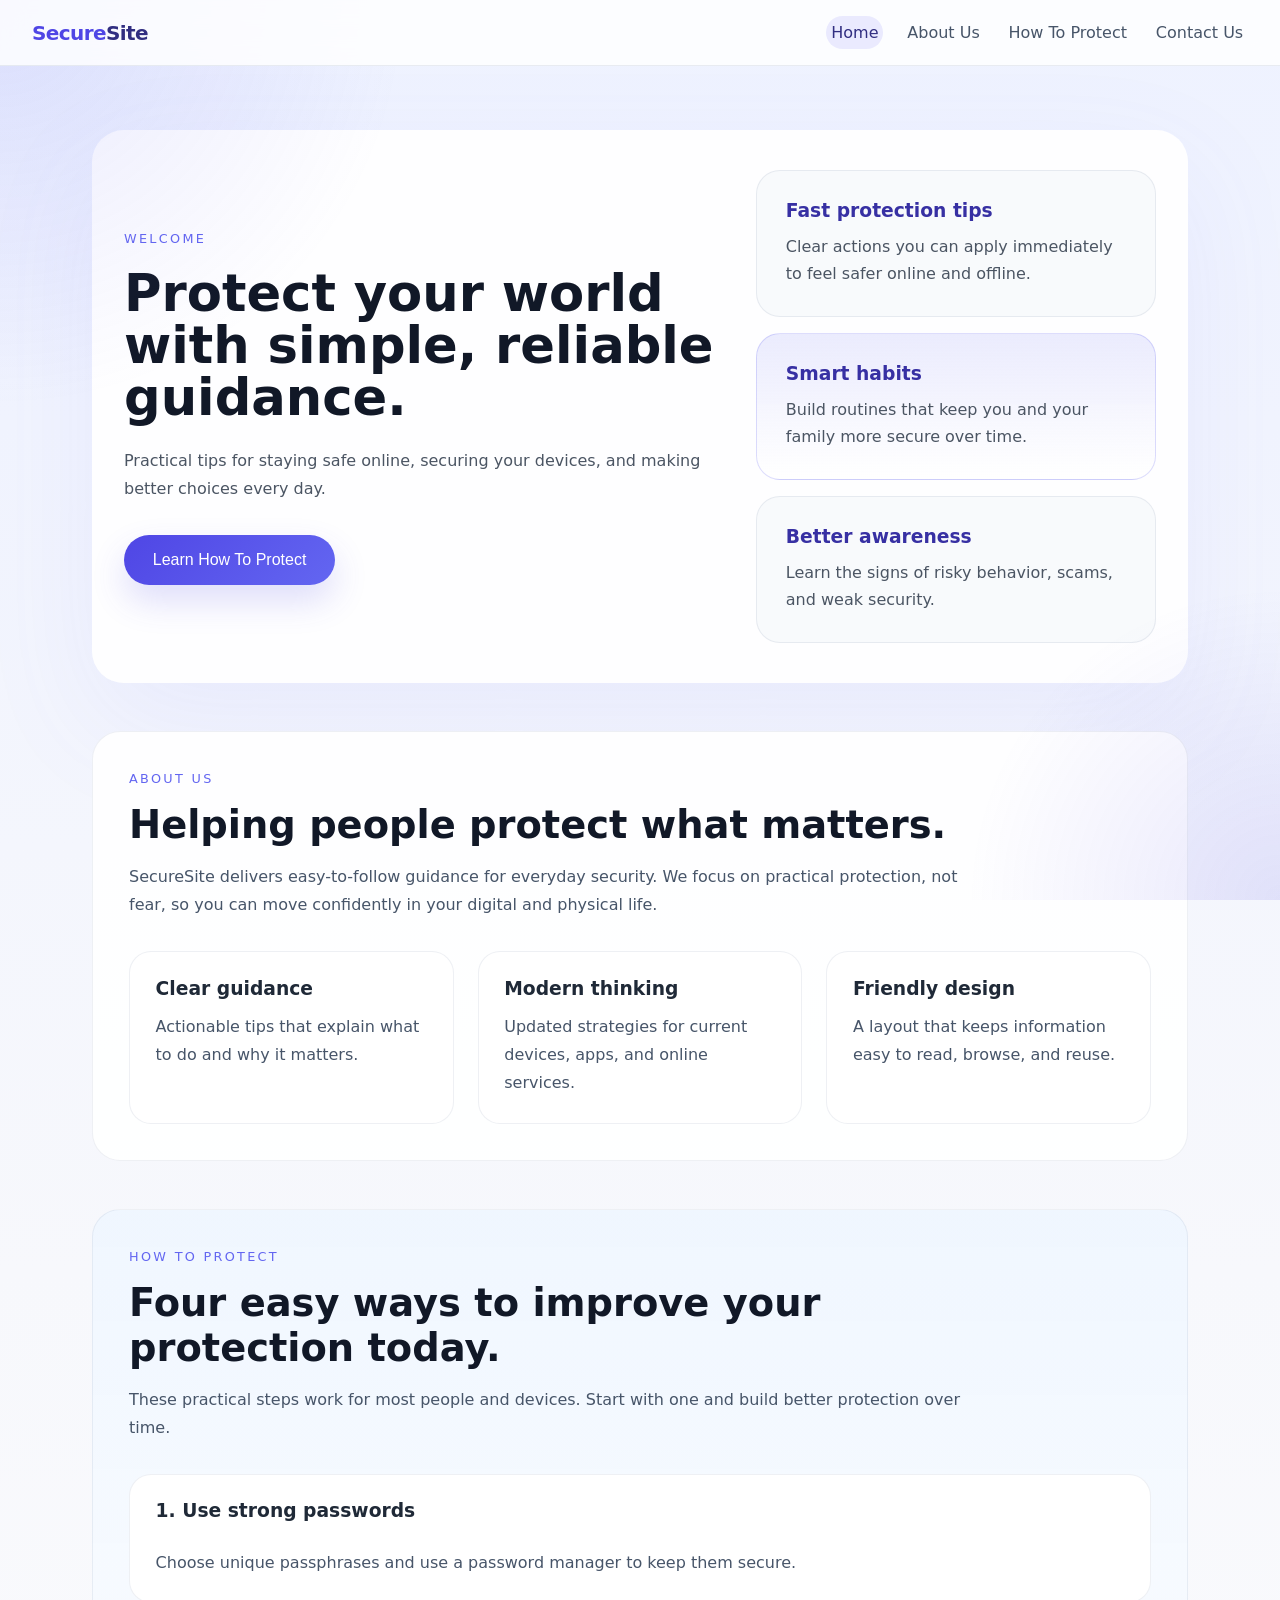
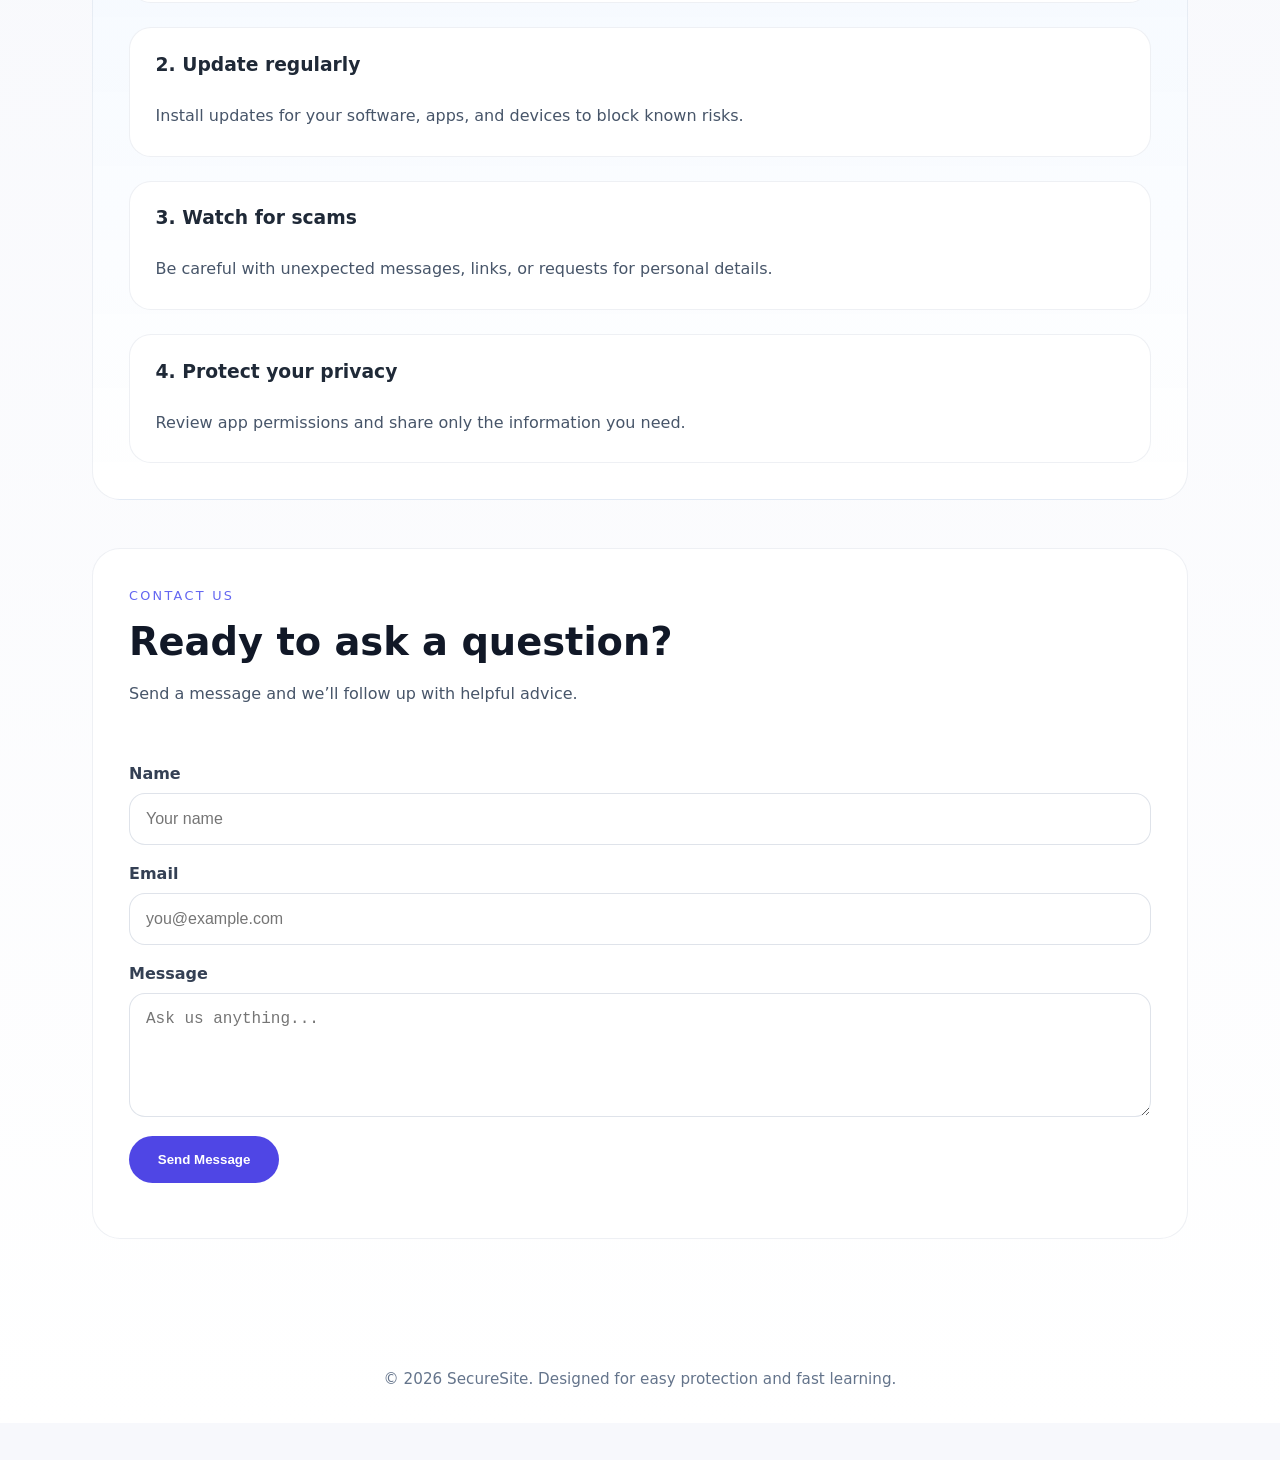
==== index.html @ 19551841 "Rename homePage.html to index.html" ====
<!DOCTYPE html>
<html lang="en">
<head>
  <meta charset="UTF-8">
  <meta name="viewport" content="width=device-width, initial-scale=1.0">
  <title>SecureSite - Home</title>
  <link rel="stylesheet" href="style.css">
  <script src="script.js"></script>
</head>
<body>
  <header class="site-header">
    <div class="brand">
      <a href="#home"><span>Secure</span>Site</a>
    </div>
    <nav class="site-nav">
      <a class="nav-link active" href="#home">Home</a>
      <a class="nav-link" href="#about">About Us</a>
      <a class="nav-link" href="#protect">How To Protect</a>
      <a class="nav-link" href="#contact">Contact Us</a>
    </nav>
  </header>

  <main>
    <section id="home" class="hero">
      <div class="hero-copy">
        <p class="eyebrow">Welcome</p>
        <h1>Protect your world with simple, reliable guidance.</h1>
        <p>Practical tips for staying safe online, securing your devices, and making better choices every day.</p>
        <button class="hero-button">Learn How To Protect</button>
      </div>
      <div class="hero-visual">
        <div class="hero-card">
          <h3>Fast protection tips</h3>
          <p>Clear actions you can apply immediately to feel safer online and offline.</p>
        </div>
        <div class="hero-card highlight">
          <h3>Smart habits</h3>
          <p>Build routines that keep you and your family more secure over time.</p>
        </div>
        <div class="hero-card">
          <h3>Better awareness</h3>
          <p>Learn the signs of risky behavior, scams, and weak security.</p>
        </div>
      </div>
    </section>

    <section id="about" class="content-block">
      <div class="section-intro">
        <span class="section-label">About Us</span>
        <h2>Helping people protect what matters.</h2>
        <p>SecureSite delivers easy-to-follow guidance for everyday security. We focus on practical protection, not fear, so you can move confidently in your digital and physical life.</p>
      </div>
      <div class="feature-grid">
        <article class="feature-card">
          <h3>Clear guidance</h3>
          <p>Actionable tips that explain what to do and why it matters.</p>
        </article>
        <article class="feature-card">
          <h3>Modern thinking</h3>
          <p>Updated strategies for current devices, apps, and online services.</p>
        </article>
        <article class="feature-card">
          <h3>Friendly design</h3>
          <p>A layout that keeps information easy to read, browse, and reuse.</p>
        </article>
      </div>
    </section>

    <section id="protect" class="content-block alt">
      <div class="section-intro">
        <span class="section-label">How To Protect</span>
        <h2>Four easy ways to improve your protection today.</h2>
        <p>These practical steps work for most people and devices. Start with one and build better protection over time.</p>
      </div>
      <div class="steps-grid">
        <article class="step-card">
          <h3>1. Use strong passwords</h3>
          <p>Choose unique passphrases and use a password manager to keep them secure.</p>
        </article>
        <article class="step-card">
          <h3>2. Update regularly</h3>
          <p>Install updates for your software, apps, and devices to block known risks.</p>
        </article>
        <article class="step-card">
          <h3>3. Watch for scams</h3>
          <p>Be careful with unexpected messages, links, or requests for personal details.</p>
        </article>
        <article class="step-card">
          <h3>4. Protect your privacy</h3>
          <p>Review app permissions and share only the information you need.</p>
        </article>
      </div>
    </section>

    <section id="contact" class="content-block contact-section">
      <div class="section-intro">
        <span class="section-label">Contact Us</span>
        <h2>Ready to ask a question?</h2>
        <p>Send a message and we’ll follow up with helpful advice.</p>
      </div>
      <form id="contact-form">
        <div class="form-row">
          <label for="name">Name</label>
          <input type="text" id="name" name="name" placeholder="Your name" required>
        </div>
        <div class="form-row">
          <label for="email">Email</label>
          <input type="email" id="email" name="email" placeholder="you@example.com" required>
        </div>
        <div class="form-row">
          <label for="message">Message</label>
          <textarea id="message" name="message" rows="5" placeholder="Ask us anything..." required></textarea>
        </div>
        <button type="submit" class="submit-button">Send Message</button>
        <p class="form-message"></p>
      </form>
    </section>
  </main>

  <footer class="site-footer">
    <p>&copy; 2026 SecureSite. Designed for easy protection and fast learning.</p>
  </footer>
</body>
</html>
---- style.css ----
:root {
  color-scheme: light;
  font-family: Inter, system-ui, -apple-system, BlinkMacSystemFont, 'Segoe UI', sans-serif;
  color: #1f2937;
  background: #f7f8fc;
}

* {
  box-sizing: border-box;
}

html {
  scroll-behavior: smooth;
}

body {
  margin: 0;
  min-height: 100%;
  background: linear-gradient(180deg, #eef2ff 0%, #f7f8fc 42%, #ffffff 100%);
}

body::before {
  content: '';
  position: fixed;
  inset: 0;
  background-image: radial-gradient(circle at top left, rgba(99, 102, 241, 0.14), transparent 26%),
    radial-gradient(circle at bottom right, rgba(79, 70, 229, 0.12), transparent 20%);
  pointer-events: none;
}

.site-header {
  position: sticky;
  top: 0;
  z-index: 10;
  display: flex;
  justify-content: space-between;
  align-items: center;
  padding: 1rem 2rem;
  backdrop-filter: blur(12px);
  background: rgba(255, 255, 255, 0.82);
  border-bottom: 1px solid rgba(148, 163, 184, 0.2);
}

.brand a {
  font-weight: 800;
  letter-spacing: -0.03em;
  text-decoration: none;
  color: #312e81;
  font-size: 1.25rem;
}

.brand span {
  color: #4f46e5;
}

.site-nav {
  display: flex;
  gap: 1.2rem;
  flex-wrap: wrap;
}

.site-nav a {
  color: #475569;
  text-decoration: none;
  font-weight: 500;
  padding: 0.45rem 0.3rem;
  border-radius: 999px;
  transition: background 0.2s ease, color 0.2s ease;
}

.site-nav a:hover,
.site-nav a.active {
  color: #312e81;
  background: rgba(99, 102, 241, 0.12);
}

main {
  padding: 1.5rem 2rem 3rem;
  max-width: 1160px;
  margin: 0 auto;
}

.hero {
  display: grid;
  grid-template-columns: minmax(0, 1.2fr) minmax(320px, 0.8fr);
  gap: 2rem;
  align-items: center;
  margin-top: 2.5rem;
  padding: 2.5rem 2rem;
  background: rgba(255, 255, 255, 0.95);
  border-radius: 32px;
  box-shadow: 0 40px 120px rgba(99, 102, 241, 0.08);
}

.hero-copy .eyebrow {
  margin: 0 0 1rem;
  display: inline-block;
  letter-spacing: 0.18em;
  font-size: 0.8rem;
  text-transform: uppercase;
  color: #6366f1;
}

.hero-copy h1 {
  margin: 0;
  font-size: clamp(2.25rem, 4vw, 3.75rem);
  line-height: 1.02;
  color: #111827;
}

.hero-copy p {
  margin: 1.5rem 0 2rem;
  max-width: 38rem;
  line-height: 1.75;
  color: #4b5563;
}

.hero-button {
  border: none;
  border-radius: 999px;
  padding: 1rem 1.8rem;
  font-size: 1rem;
  background: linear-gradient(135deg, #4f46e5, #6366f1);
  color: #ffffff;
  cursor: pointer;
  box-shadow: 0 16px 34px rgba(79, 70, 229, 0.18);
  transition: transform 0.2s ease, box-shadow 0.2s ease;
}

.hero-button:hover {
  transform: translateY(-1px);
  box-shadow: 0 20px 40px rgba(79, 70, 229, 0.22);
}

.hero-visual {
  display: grid;
  gap: 1rem;
}

.hero-card {
  padding: 1.8rem;
  border-radius: 24px;
  background: #f8fafc;
  border: 1px solid rgba(148, 163, 184, 0.18);
}

.hero-card.highlight {
  background: linear-gradient(180deg, rgba(99, 102, 241, 0.12), rgba(255, 255, 255, 0.9));
  border-color: rgba(99, 102, 241, 0.22);
}

.hero-card h3 {
  margin-top: 0;
  margin-bottom: 0.75rem;
  color: #3730a3;
}

.hero-card p {
  margin: 0;
  color: #4b5563;
  line-height: 1.7;
}

.content-block {
  margin-top: 3rem;
  padding: 2.25rem;
  background: rgba(255, 255, 255, 0.9);
  border-radius: 28px;
  border: 1px solid rgba(148, 163, 184, 0.16);
}

.content-block.alt {
  background: linear-gradient(180deg, rgba(239, 246, 255, 0.95), rgba(255, 255, 255, 0.9));
}

.section-intro {
  max-width: 52rem;
}

.section-label {
  display: inline-block;
  margin-bottom: 1rem;
  text-transform: uppercase;
  letter-spacing: 0.18em;
  color: #6366f1;
  font-size: 0.8rem;
}

.content-block h2 {
  margin: 0 0 1rem;
  font-size: clamp(1.9rem, 3vw, 2.6rem);
  color: #111827;
}

.content-block p {
  margin: 0;
  color: #475569;
  line-height: 1.75;
}

.feature-grid,
.steps-grid {
  display: grid;
  gap: 1.5rem;
  margin-top: 2rem;
}

.feature-grid {
  grid-template-columns: repeat(3, minmax(0, 1fr));
}

.feature-card,
.step-card {
  padding: 1.6rem;
  border-radius: 22px;
  background: #ffffff;
  border: 1px solid rgba(148, 163, 184, 0.16);
}

.feature-card h3,
.step-card h3 {
  margin-top: 0;
  margin-bottom: 0.9rem;
  color: #1f2937;
}

.step-card {
  display: flex;
  flex-direction: column;
  gap: 0.8rem;
}

.contact-section {
  display: grid;
  gap: 2rem;
}

#contact-form {
  display: grid;
  gap: 1.2rem;
  margin-top: 1.5rem;
}

.form-row {
  display: grid;
  gap: 0.6rem;
}

label {
  font-weight: 600;
  color: #344054;
}

input,
textarea {
  width: 100%;
  border-radius: 16px;
  border: 1px solid rgba(148, 163, 184, 0.3);
  padding: 1rem 1rem;
  font-size: 1rem;
  color: #0f172a;
  background: #ffffff;
  outline: none;
  transition: border-color 0.2s ease, box-shadow 0.2s ease;
}

input:focus,
textarea:focus {
  border-color: rgba(99, 102, 241, 0.65);
  box-shadow: 0 0 0 4px rgba(99, 102, 241, 0.12);
}

.submit-button {
  justify-self: start;
  border: none;
  border-radius: 999px;
  padding: 1rem 1.8rem;
  background: #4f46e5;
  color: #fff;
  font-weight: 600;
  cursor: pointer;
  transition: transform 0.2s ease, filter 0.2s ease;
}

.submit-button:hover {
  filter: brightness(1.08);
  transform: translateY(-1px);
}

.form-message {
  margin: 0;
  color: #14532d;
  font-weight: 600;
  opacity: 0;
  transition: opacity 0.3s ease;
}

.form-message.visible {
  opacity: 1;
}

.site-footer {
  margin: 3rem auto 2rem;
  padding: 1.25rem 2rem;
  text-align: center;
  color: #64748b;
  font-size: 0.95rem;
}

@media (max-width: 900px) {
  .hero {
    grid-template-columns: 1fr;
  }

  .feature-grid {
    grid-template-columns: 1fr 1fr;
  }
}

@media (max-width: 680px) {
  .site-header {
    flex-direction: column;
    align-items: flex-start;
    gap: 1rem;
  }

  .site-nav {
    width: 100%;
    justify-content: space-between;
    flex-wrap: wrap;
  }

  main {
    padding: 1rem;
  }

  .feature-grid,
  .steps-grid {
    grid-template-columns: 1fr;
  }
}
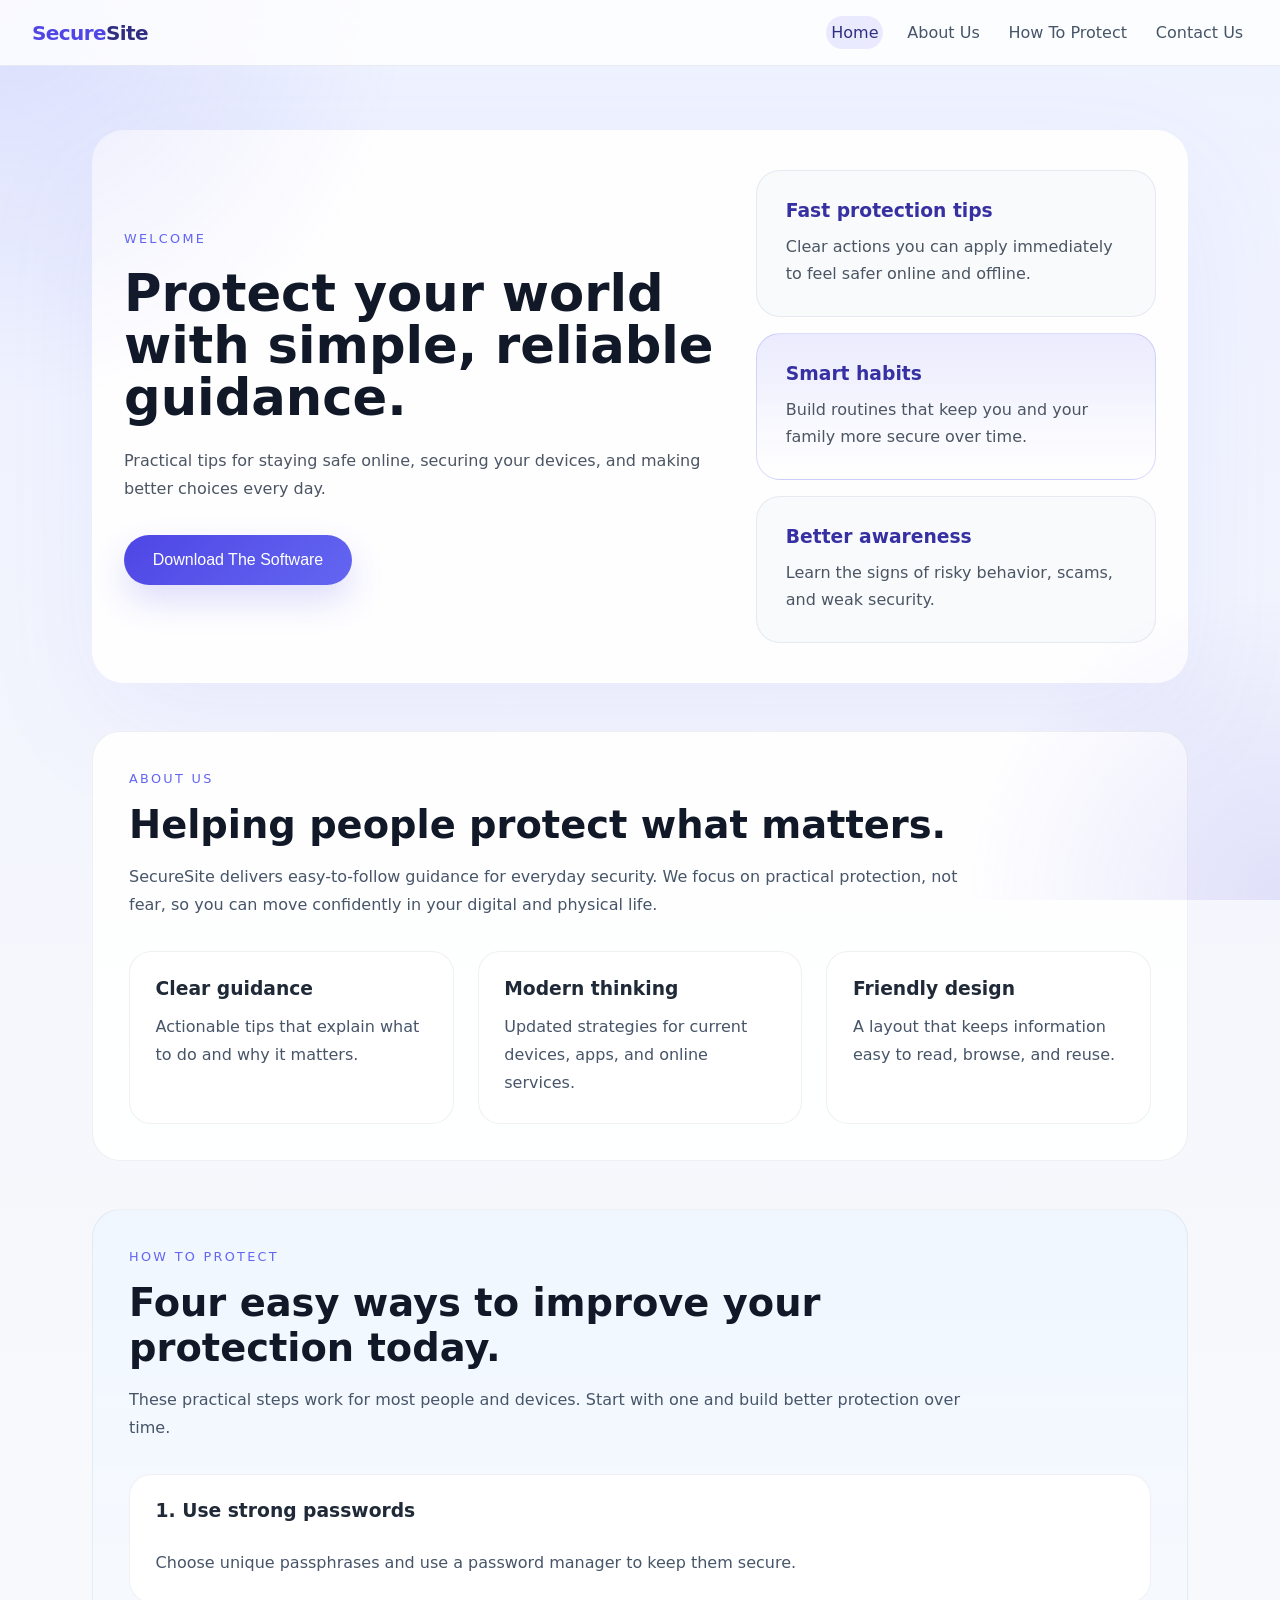
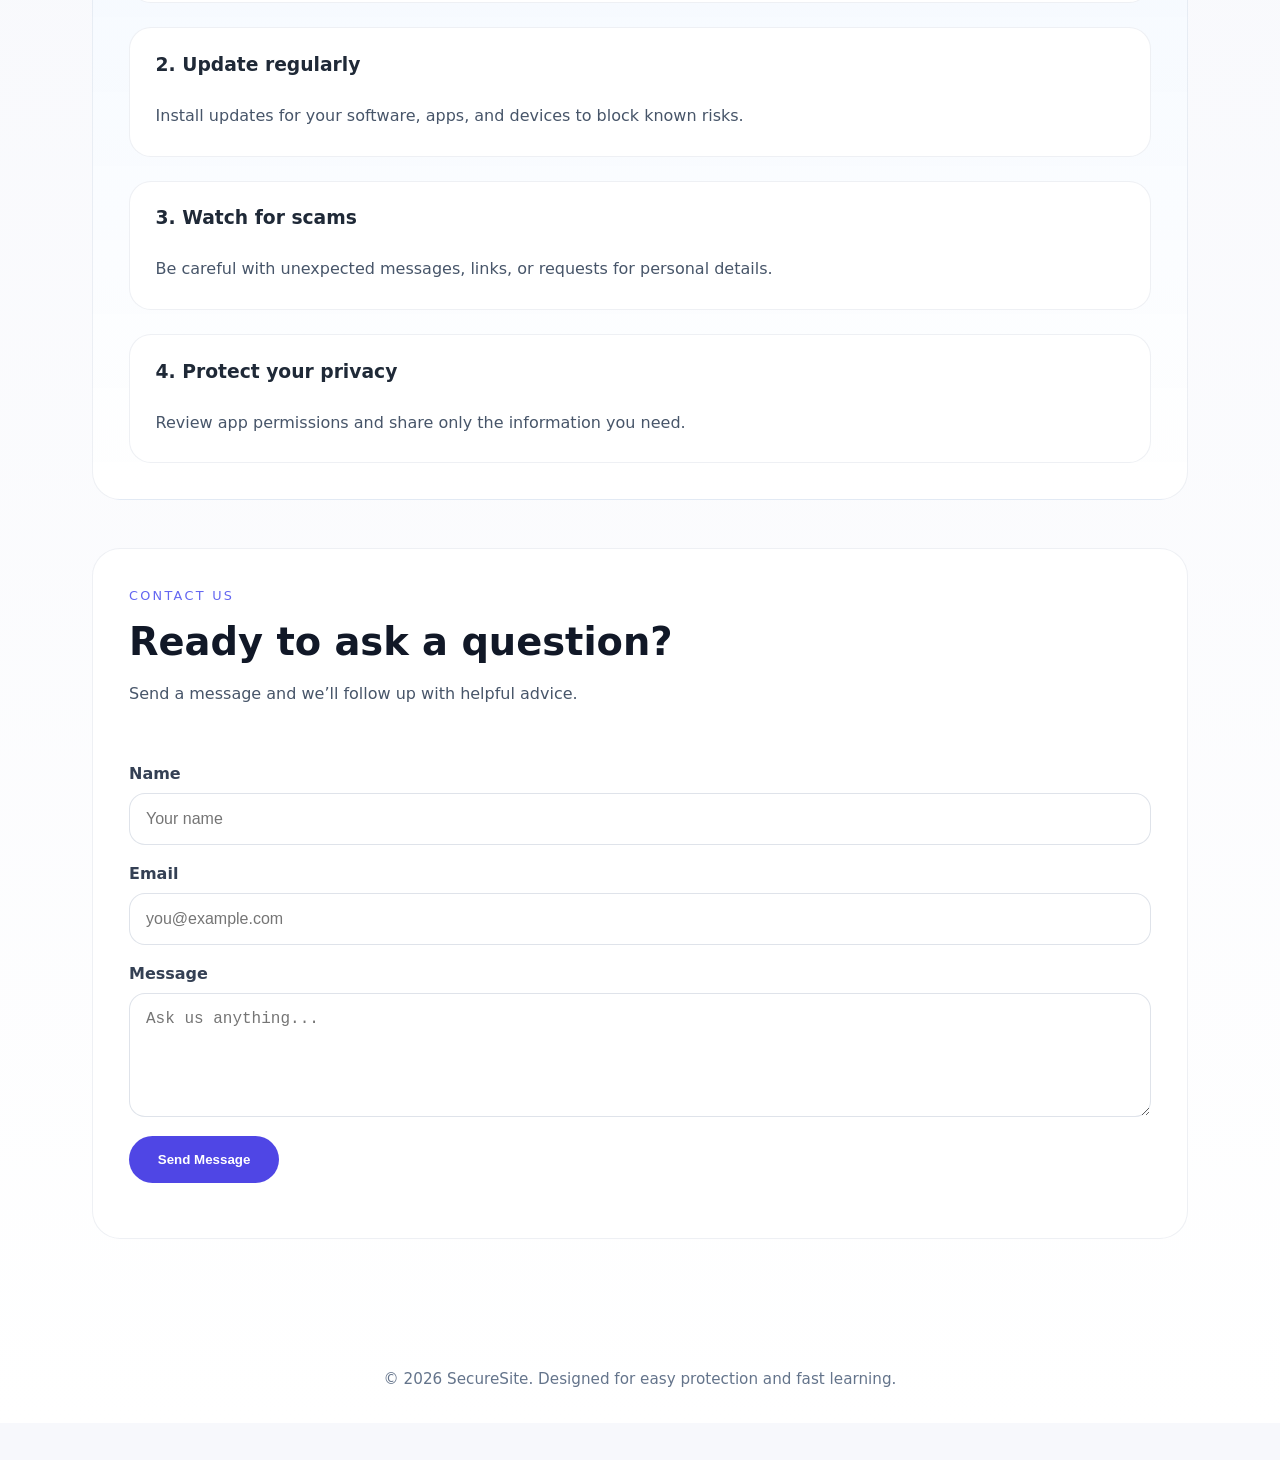
==== commit 089438ad: "Change button text from 'Learn How To Protect' to 'Download The Software'" ====
--- a/index.html
+++ b/index.html
@@ -26,7 +26,7 @@
         <p class="eyebrow">Welcome</p>
         <h1>Protect your world with simple, reliable guidance.</h1>
         <p>Practical tips for staying safe online, securing your devices, and making better choices every day.</p>
-        <button class="hero-button">Learn How To Protect</button>
+        <button class="hero-button">Download The Software</button>
       </div>
       <div class="hero-visual">
         <div class="hero-card">
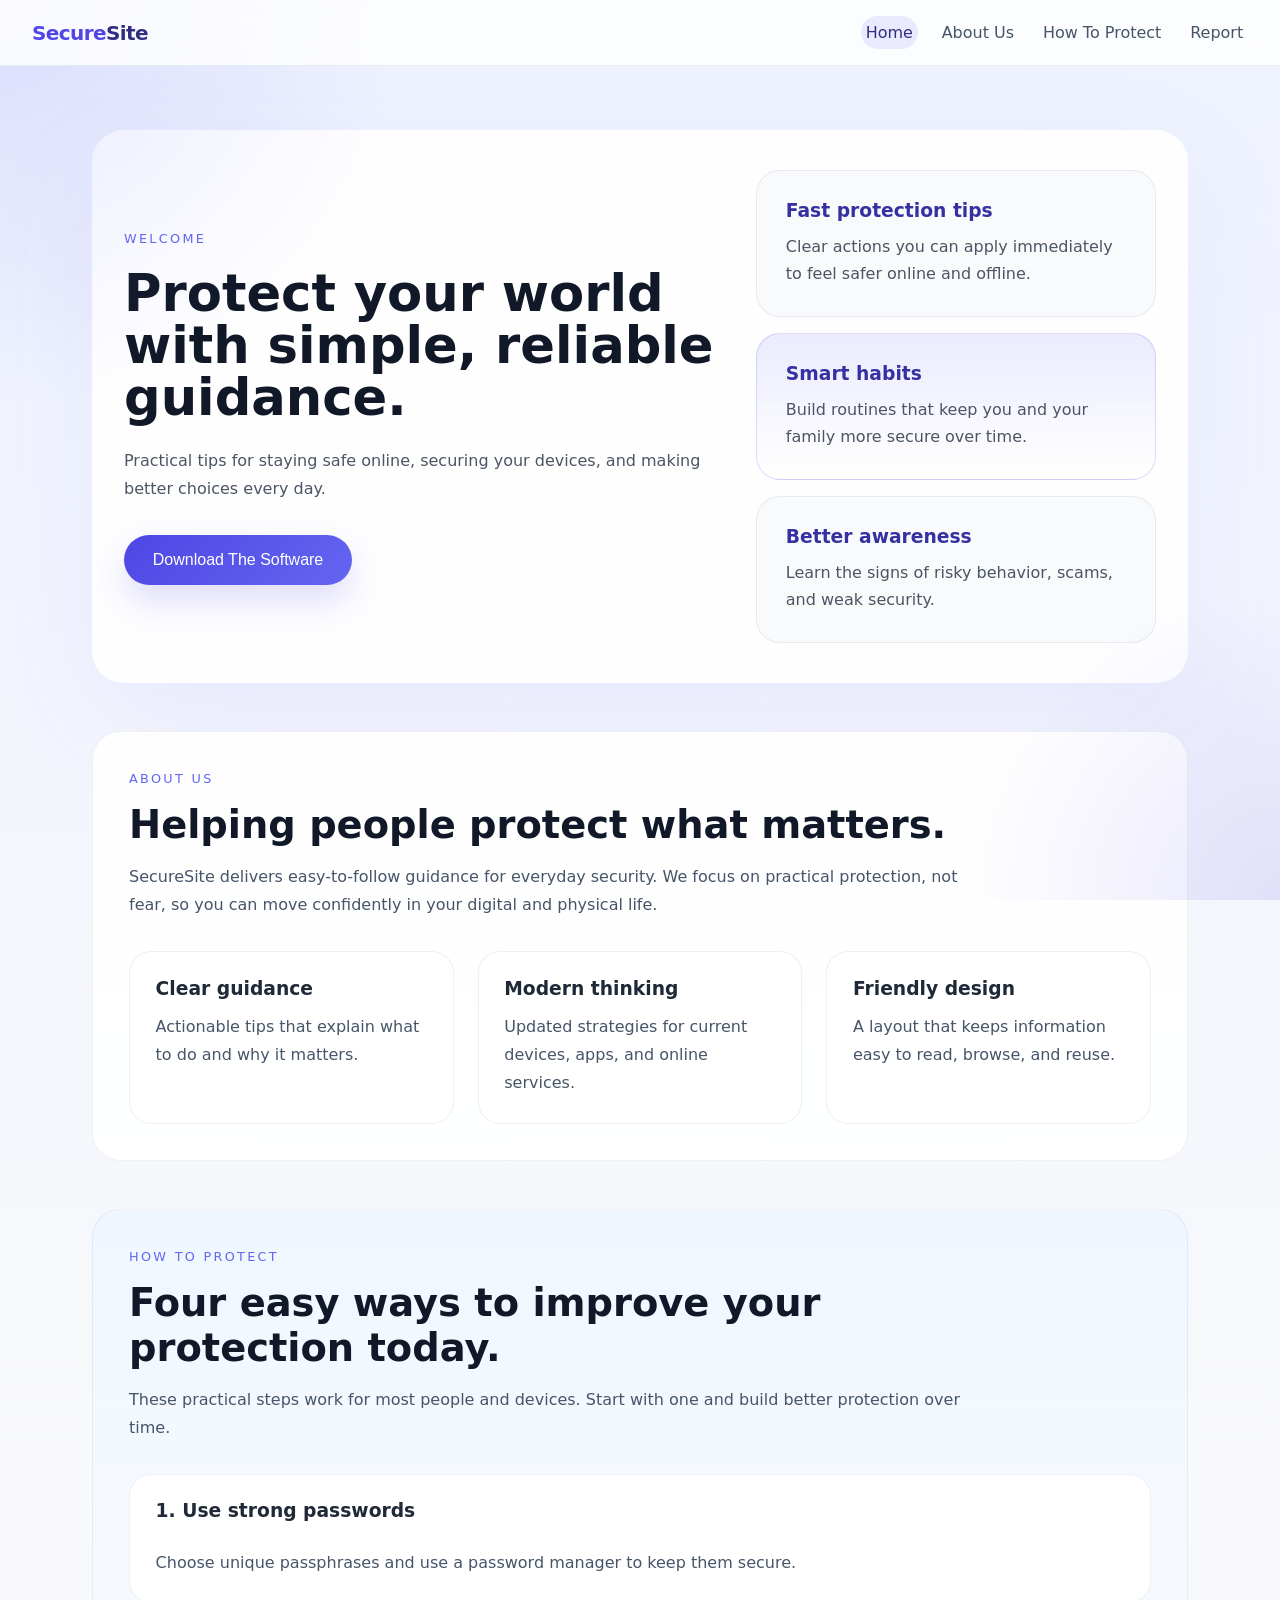
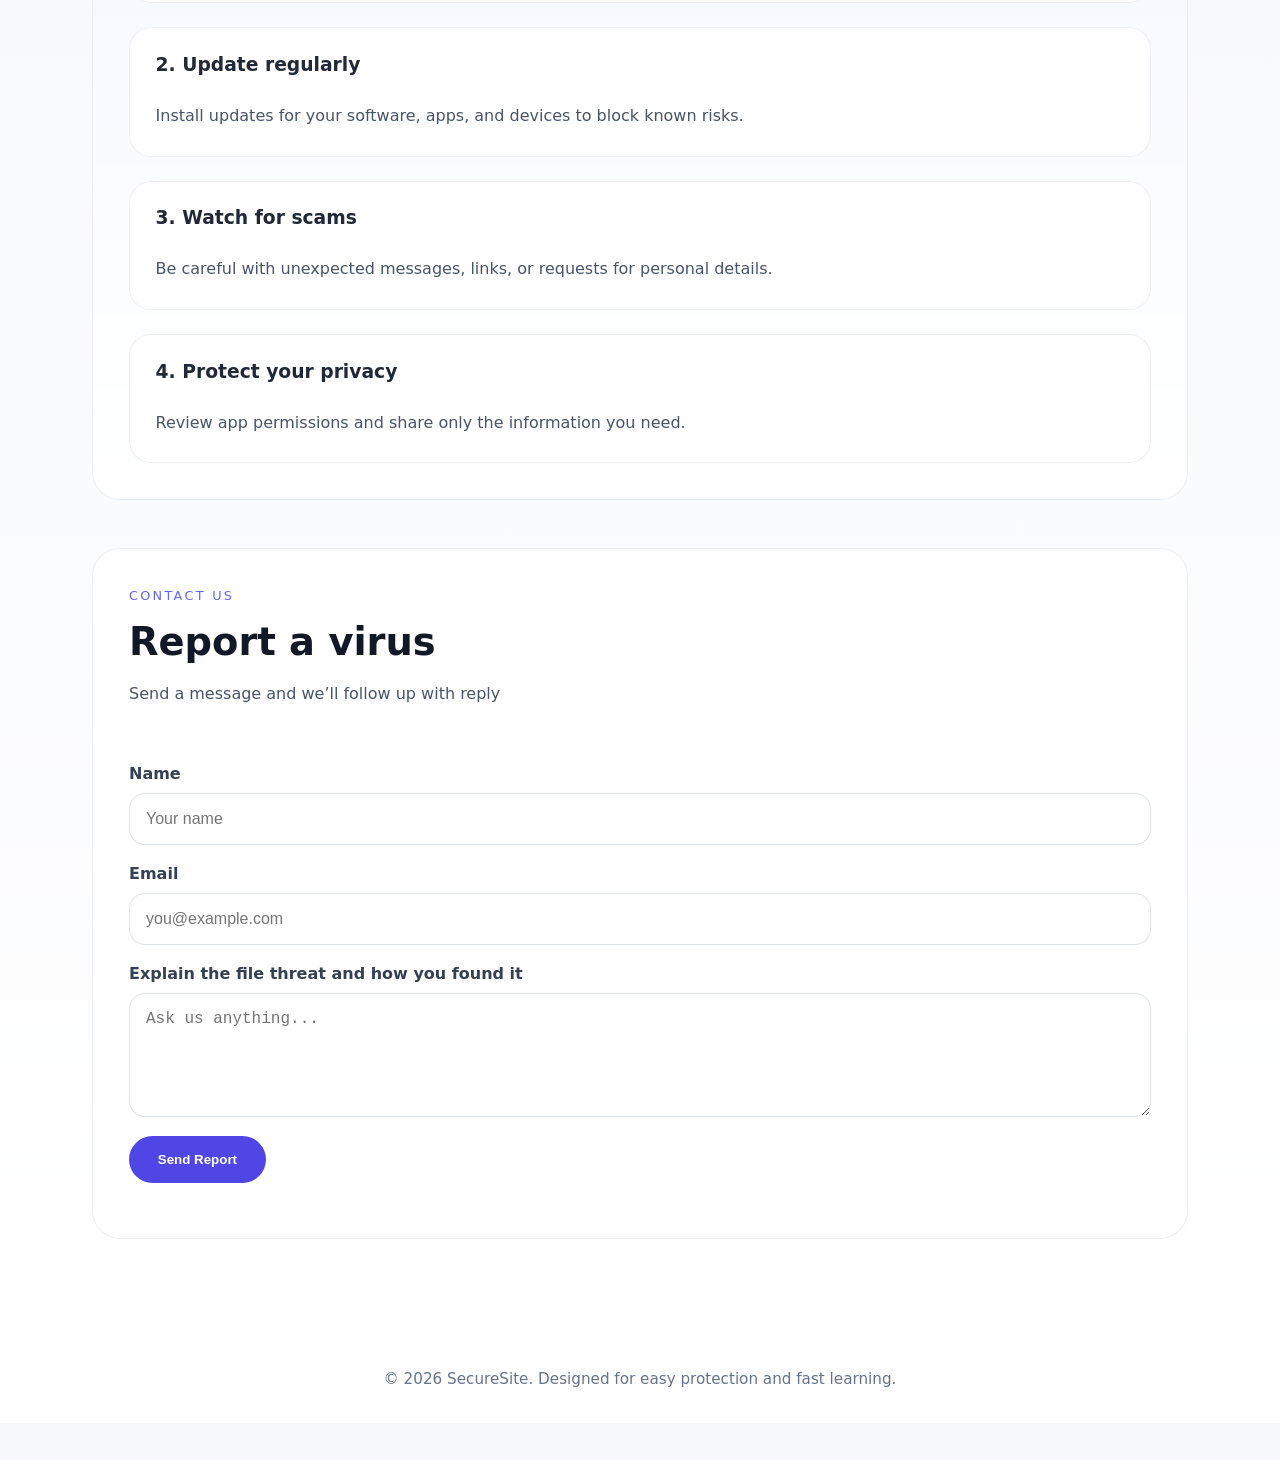
==== commit 5f69061e: "Update index.html" ====
--- a/index.html
+++ b/index.html
@@ -16,7 +16,7 @@
       <a class="nav-link active" href="#home">Home</a>
       <a class="nav-link" href="#about">About Us</a>
       <a class="nav-link" href="#protect">How To Protect</a>
-      <a class="nav-link" href="#contact">Contact Us</a>
+      <a class="nav-link" href="#contact">Report</a>
     </nav>
   </header>
 
@@ -95,8 +95,8 @@
     <section id="contact" class="content-block contact-section">
       <div class="section-intro">
         <span class="section-label">Contact Us</span>
-        <h2>Ready to ask a question?</h2>
-        <p>Send a message and we’ll follow up with helpful advice.</p>
+        <h2>Report a virus</h2>
+        <p>Send a message and we’ll follow up with reply</p>
       </div>
       <form id="contact-form">
         <div class="form-row">
@@ -108,10 +108,10 @@
           <input type="email" id="email" name="email" placeholder="you@example.com" required>
         </div>
         <div class="form-row">
-          <label for="message">Message</label>
+          <label for="message">Explain the file threat and how you found it</label>
           <textarea id="message" name="message" rows="5" placeholder="Ask us anything..." required></textarea>
         </div>
-        <button type="submit" class="submit-button">Send Message</button>
+        <button type="submit" class="submit-button">Send Report</button>
         <p class="form-message"></p>
       </form>
     </section>
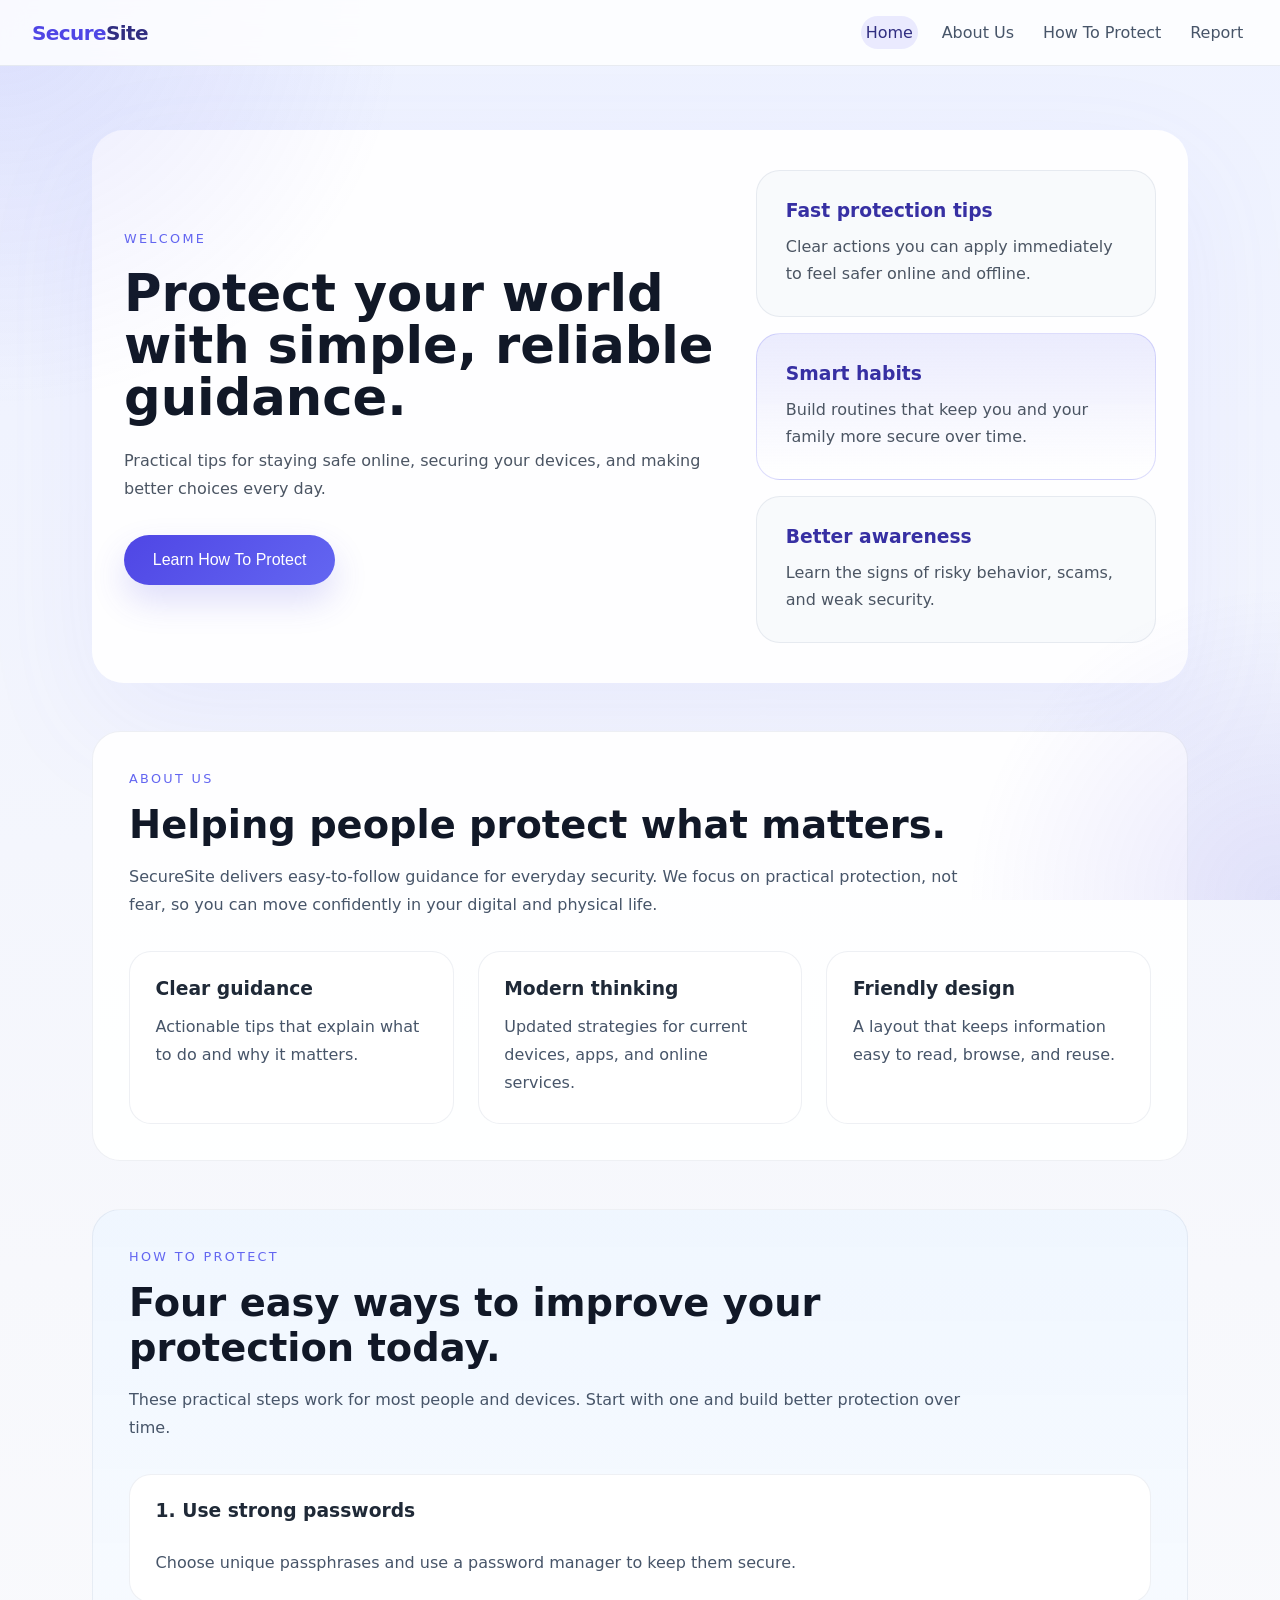
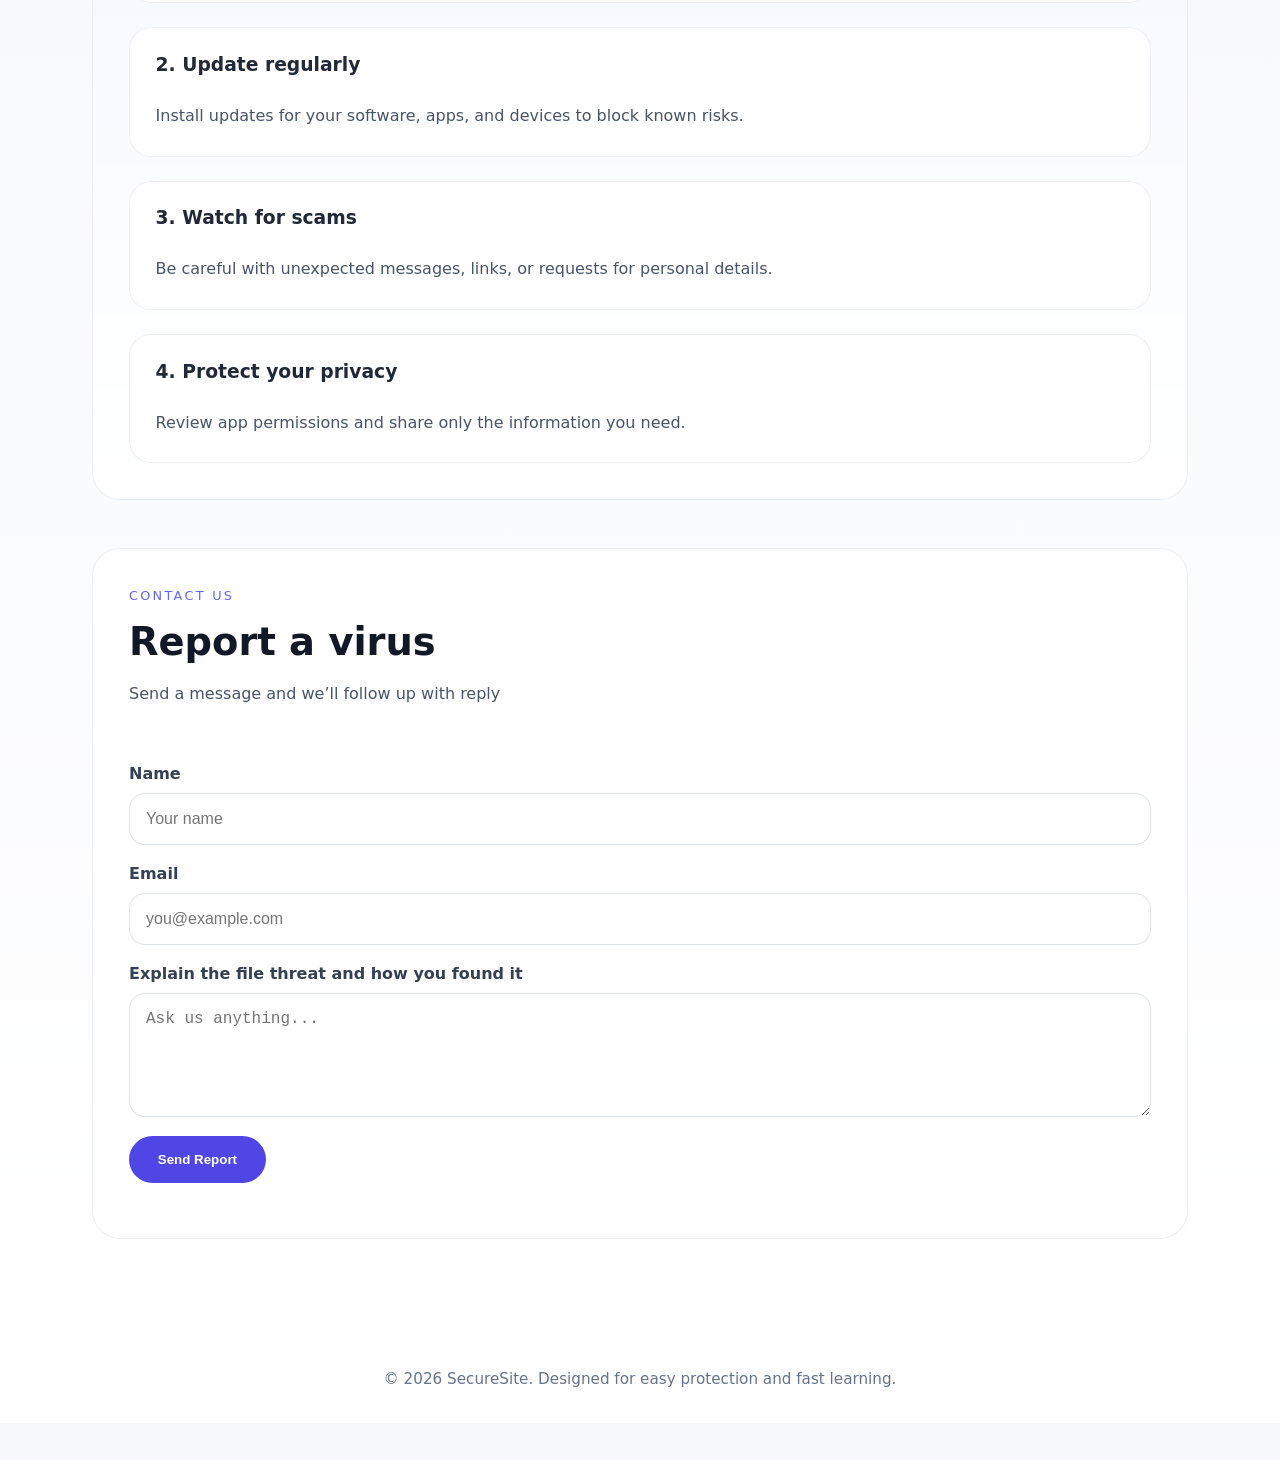
==== commit 96c1195c: "Replace download button with learn more link" ====
--- a/index.html
+++ b/index.html
@@ -26,7 +26,9 @@
         <p class="eyebrow">Welcome</p>
         <h1>Protect your world with simple, reliable guidance.</h1>
         <p>Practical tips for staying safe online, securing your devices, and making better choices every day.</p>
-        <button class="hero-button">Download The Software</button>
+        <a href="https://www.virustotal.com/gui/home/upload">
+          <button class="hero-button">Learn How To Protect</button>
+        </a>
       </div>
       <div class="hero-visual">
         <div class="hero-card">
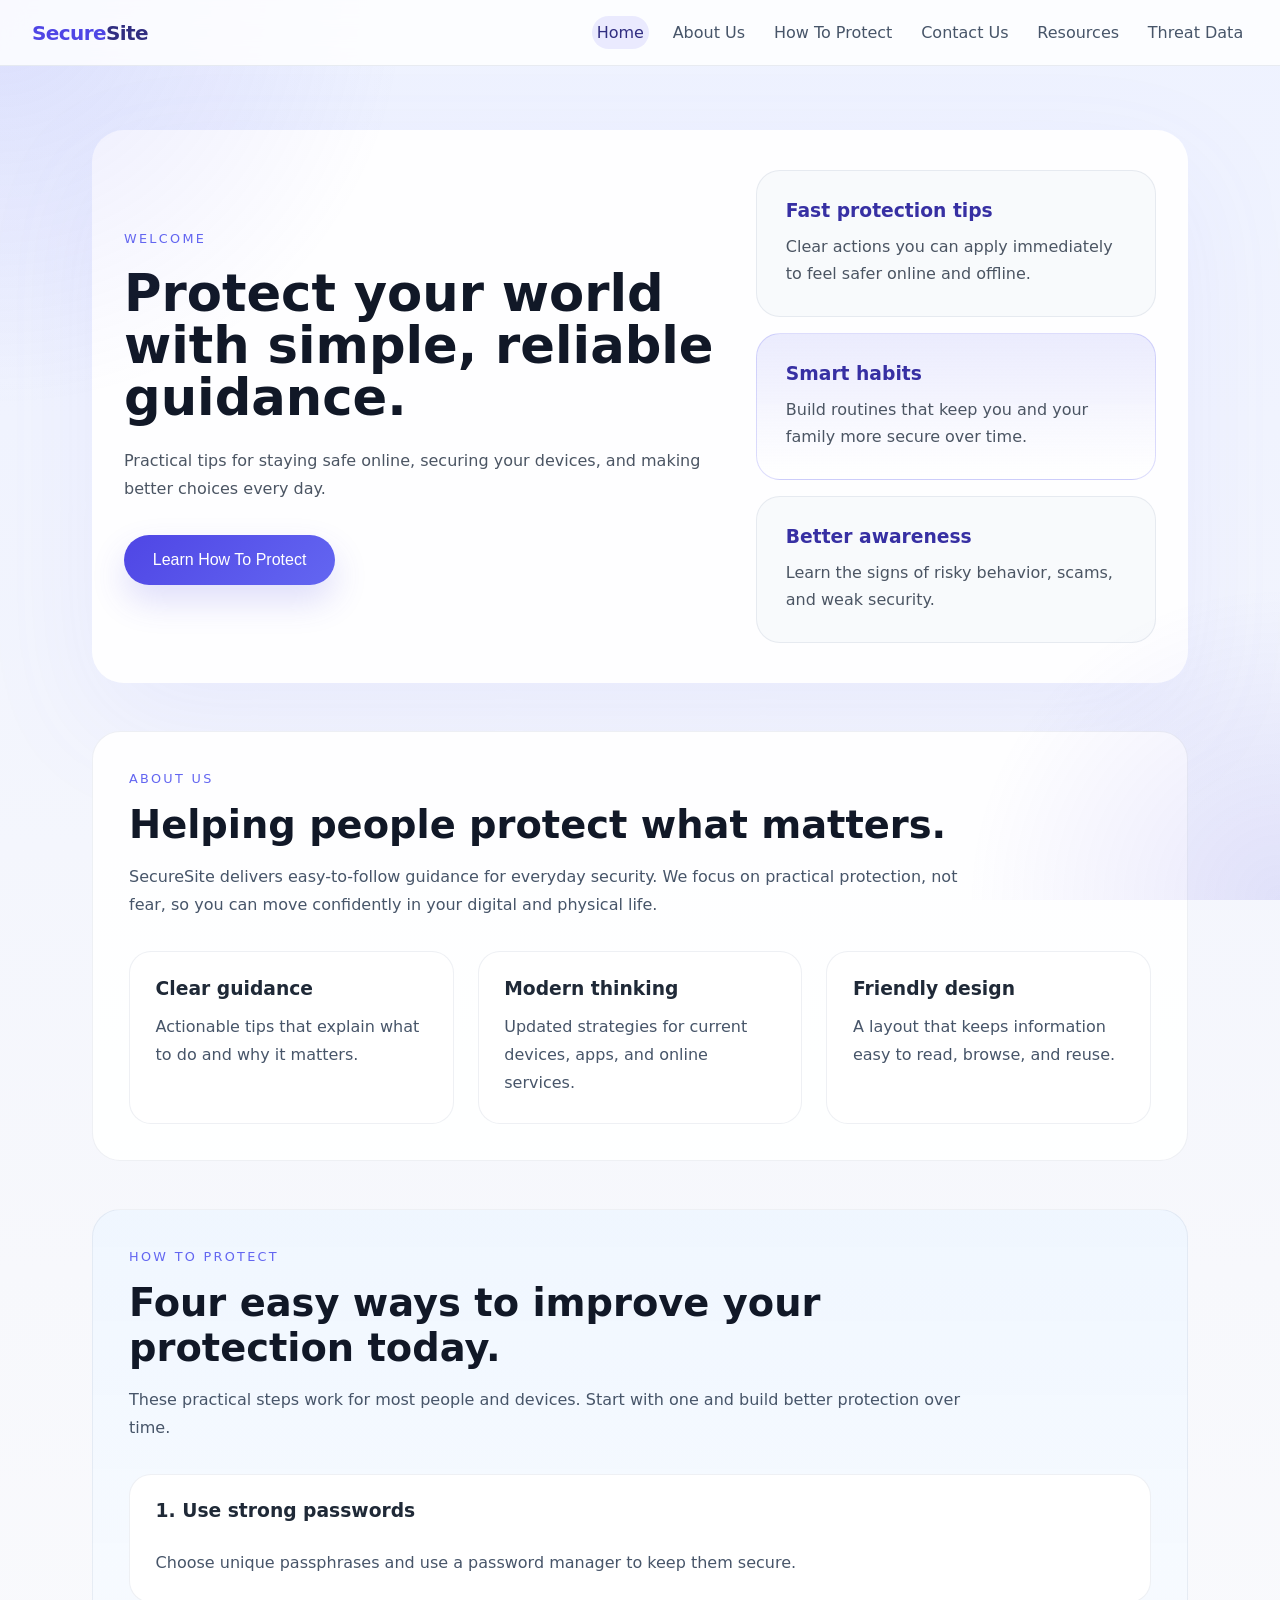
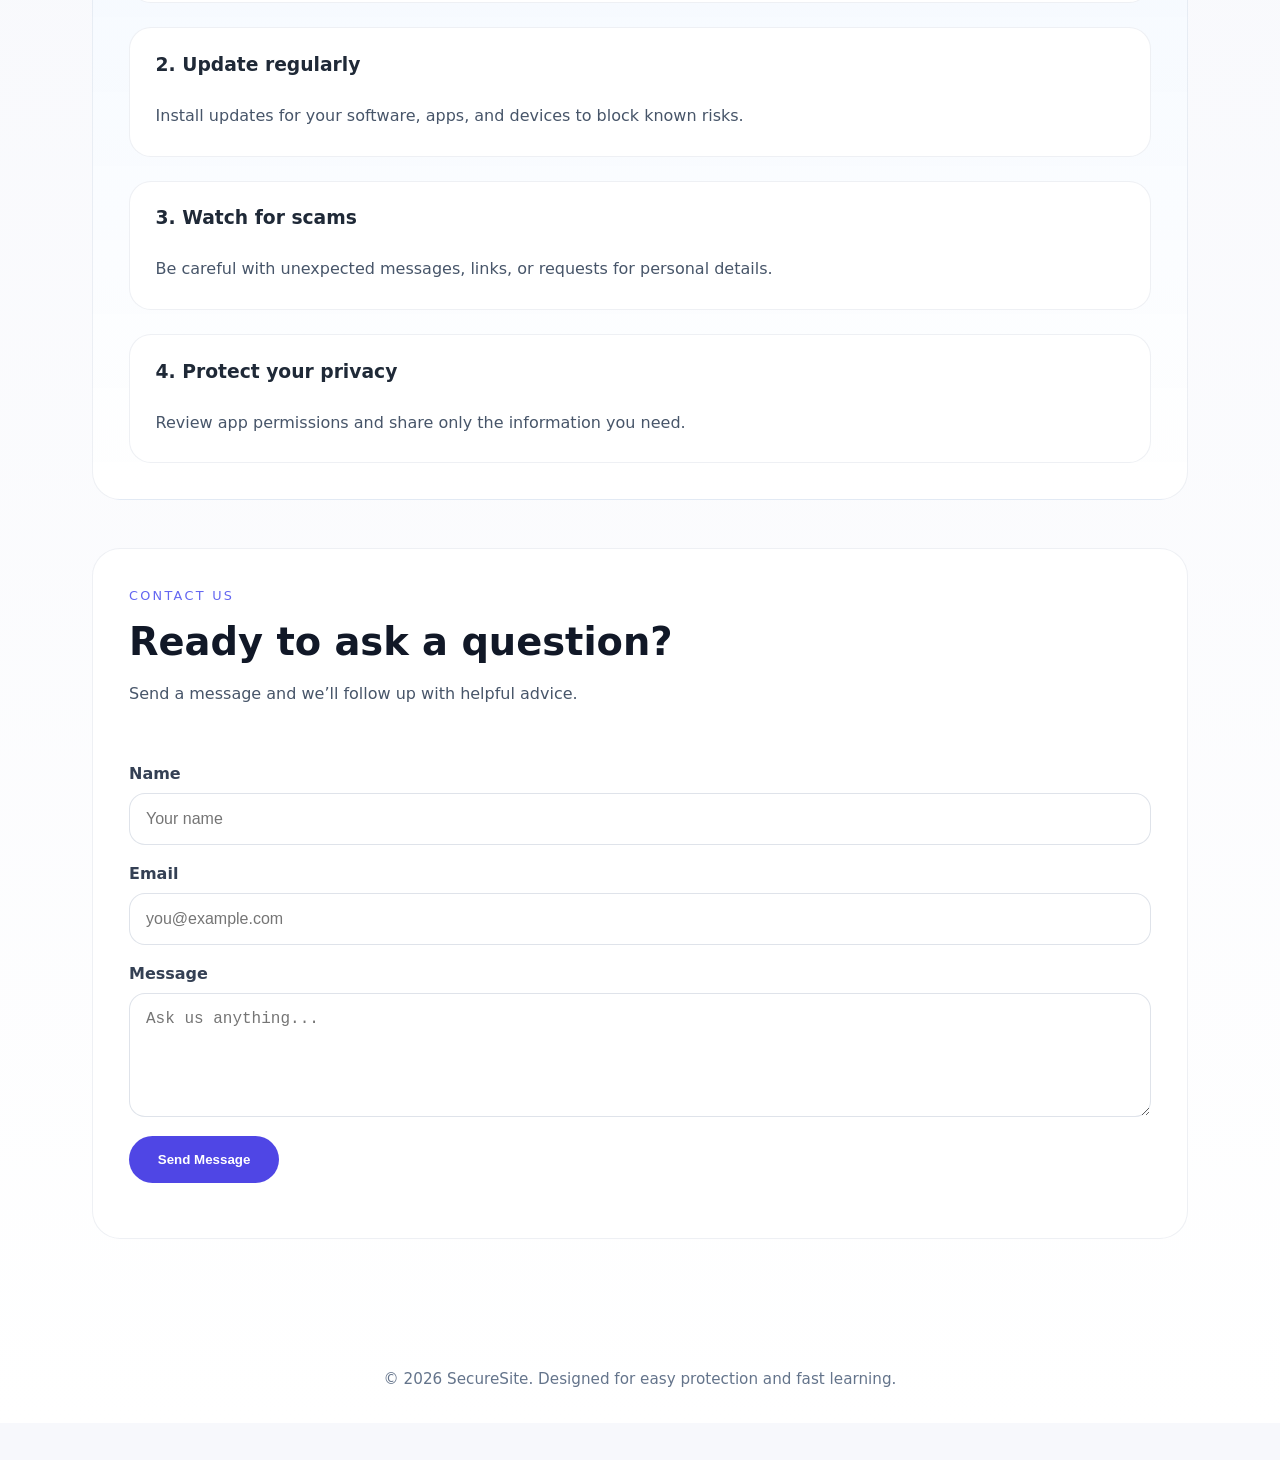
==== commit 8b603e42: "Update contact section and navigation links" ====
--- a/index.html
+++ b/index.html
@@ -16,7 +16,9 @@
       <a class="nav-link active" href="#home">Home</a>
       <a class="nav-link" href="#about">About Us</a>
       <a class="nav-link" href="#protect">How To Protect</a>
-      <a class="nav-link" href="#contact">Report</a>
+      <a class="nav-link" href="#contact">Contact Us</a>
+      <a class="nav-link" href="resources.html">Resources</a>
+      <a class="nav-link" href="threatdata.html">Threat Data</a>
     </nav>
   </header>
 
@@ -97,8 +99,8 @@
     <section id="contact" class="content-block contact-section">
       <div class="section-intro">
         <span class="section-label">Contact Us</span>
-        <h2>Report a virus</h2>
-        <p>Send a message and we’ll follow up with reply</p>
+        <h2>Ready to ask a question?</h2>
+        <p>Send a message and we’ll follow up with helpful advice.</p>
       </div>
       <form id="contact-form">
         <div class="form-row">
@@ -110,10 +112,10 @@
           <input type="email" id="email" name="email" placeholder="you@example.com" required>
         </div>
         <div class="form-row">
-          <label for="message">Explain the file threat and how you found it</label>
+          <label for="message">Message</label>
           <textarea id="message" name="message" rows="5" placeholder="Ask us anything..." required></textarea>
         </div>
-        <button type="submit" class="submit-button">Send Report</button>
+        <button type="submit" class="submit-button">Send Message</button>
         <p class="form-message"></p>
       </form>
     </section>
